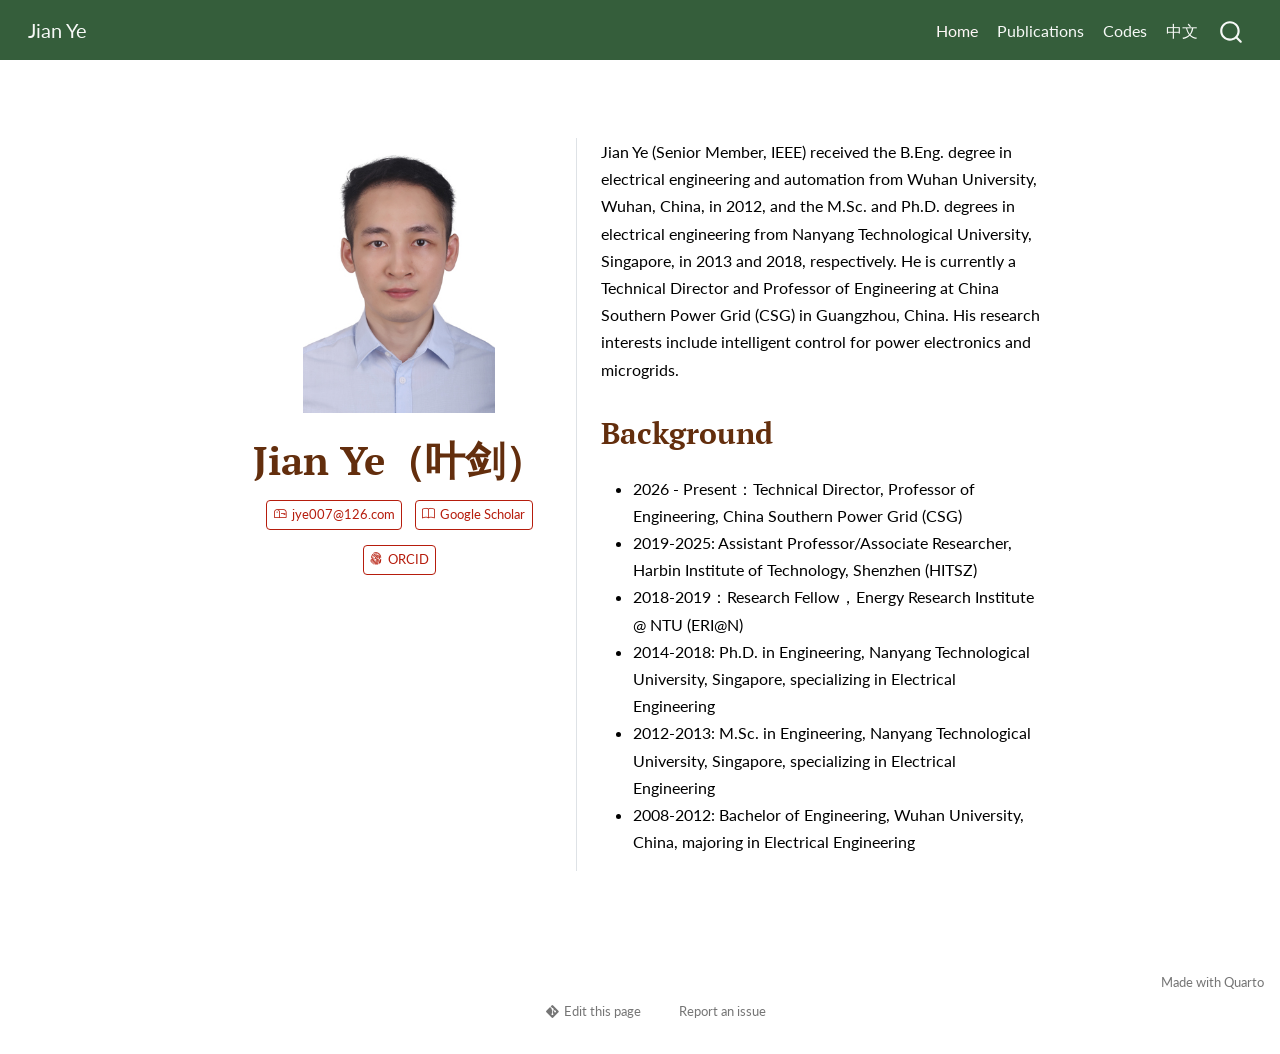
==== docs/index.html @ c41ccfe5 "224" ====
<!DOCTYPE html>
<html xmlns="http://www.w3.org/1999/xhtml" lang="en" xml:lang="en"><head>

<meta charset="utf-8">
<meta name="generator" content="quarto-1.8.26">

<meta name="viewport" content="width=device-width, initial-scale=1.0, user-scalable=yes">


<title>Jian Ye（叶剑） – Jian Ye</title>
<style>
code{white-space: pre-wrap;}
span.smallcaps{font-variant: small-caps;}
div.columns{display: flex; gap: min(4vw, 1.5em);}
div.column{flex: auto; overflow-x: auto;}
div.hanging-indent{margin-left: 1.5em; text-indent: -1.5em;}
ul.task-list{list-style: none;}
ul.task-list li input[type="checkbox"] {
  width: 0.8em;
  margin: 0 0.8em 0.2em -1em; /* quarto-specific, see https://github.com/quarto-dev/quarto-cli/issues/4556 */ 
  vertical-align: middle;
}
</style>


<script src="site_libs/quarto-nav/quarto-nav.js"></script>
<script src="site_libs/quarto-nav/headroom.min.js"></script>
<script src="site_libs/clipboard/clipboard.min.js"></script>
<script src="site_libs/quarto-search/autocomplete.umd.js"></script>
<script src="site_libs/quarto-search/fuse.min.js"></script>
<script src="site_libs/quarto-search/quarto-search.js"></script>
<meta name="quarto:offset" content="./">
<link href="./a" rel="icon">
<script src="site_libs/quarto-html/quarto.js" type="module"></script>
<script src="site_libs/quarto-html/tabsets/tabsets.js" type="module"></script>
<script src="site_libs/quarto-html/axe/axe-check.js" type="module"></script>
<script src="site_libs/quarto-html/popper.min.js"></script>
<script src="site_libs/quarto-html/tippy.umd.min.js"></script>
<link href="site_libs/quarto-html/tippy.css" rel="stylesheet">
<link href="site_libs/quarto-html/quarto-syntax-highlighting-2655609e4c4ce2e7dd4199da68fd4791.css" rel="stylesheet" id="quarto-text-highlighting-styles">
<script src="site_libs/bootstrap/bootstrap.min.js"></script>
<link href="site_libs/bootstrap/bootstrap-icons.css" rel="stylesheet">
<link href="site_libs/bootstrap/bootstrap-514b4b19e9d24a72632852b29f151577.min.css" rel="stylesheet" append-hash="true" id="quarto-bootstrap" data-mode="light">
<script id="quarto-search-options" type="application/json">{
  "location": "navbar",
  "copy-button": false,
  "collapse-after": 3,
  "panel-placement": "end",
  "type": "overlay",
  "limit": 50,
  "keyboard-shortcut": [
    "f",
    "/",
    "s"
  ],
  "show-item-context": false,
  "language": {
    "search-no-results-text": "No results",
    "search-matching-documents-text": "matching documents",
    "search-copy-link-title": "Copy link to search",
    "search-hide-matches-text": "Hide additional matches",
    "search-more-match-text": "more match in this document",
    "search-more-matches-text": "more matches in this document",
    "search-clear-button-title": "Clear",
    "search-text-placeholder": "",
    "search-detached-cancel-button-title": "Cancel",
    "search-submit-button-title": "Submit",
    "search-label": "Search"
  }
}</script>


</head>

<body class="nav-fixed fullcontent quarto-light">

<div id="quarto-search-results"></div>
  <header id="quarto-header" class="headroom fixed-top">
    <nav class="navbar navbar-expand-lg " data-bs-theme="dark">
      <div class="navbar-container container-fluid">
      <div class="navbar-brand-container mx-auto">
    <a class="navbar-brand" href="./index.html">
    <span class="navbar-title">Jian Ye</span>
    </a>
  </div>
            <div id="quarto-search" class="" title="Search"></div>
          <button class="navbar-toggler" type="button" data-bs-toggle="collapse" data-bs-target="#navbarCollapse" aria-controls="navbarCollapse" role="menu" aria-expanded="false" aria-label="Toggle navigation" onclick="if (window.quartoToggleHeadroom) { window.quartoToggleHeadroom(); }">
  <span class="navbar-toggler-icon"></span>
</button>
          <div class="collapse navbar-collapse" id="navbarCollapse">
            <ul class="navbar-nav navbar-nav-scroll ms-auto">
  <li class="nav-item">
    <a class="nav-link active" href="./index.html" aria-current="page"> 
<span class="menu-text">Home</span></a>
  </li>  
  <li class="nav-item">
    <a class="nav-link" href="./publications.html"> 
<span class="menu-text">Publications</span></a>
  </li>  
  <li class="nav-item">
    <a class="nav-link" href="./codes.html"> 
<span class="menu-text">Codes</span></a>
  </li>  
  <li class="nav-item">
    <a class="nav-link" href="./Chinese.html"> 
<span class="menu-text">中文</span></a>
  </li>  
</ul>
          </div> <!-- /navcollapse -->
            <div class="quarto-navbar-tools">
</div>
      </div> <!-- /container-fluid -->
    </nav>
</header>
<!-- content -->
<div id="quarto-content" class="quarto-container page-columns page-rows-contents page-layout-article page-navbar">
<!-- sidebar -->
<!-- margin-sidebar -->
    
<!-- main -->
<main class="content" id="quarto-document-content">




<div class="quarto-about-trestles">
  <div class="about-entity">
    <img src="images/Jian Ye_bio_photo.JPG" class="about-image
  rectangle " style="width: 12em;">
<header id="title-block-header" class="quarto-title-block default">
<div class="quarto-title">
<h1 class="title">Jian Ye（叶剑）</h1>
</div>
<div class="quarto-title-meta">
  </div>
</header>
    <div class="about-links">
  <a href="mailto:jye007@126.com" class="about-link" rel="" target="">
    <i class="bi bi-mailbox"></i>
     <span class="about-link-text">jye007@126.com</span>
  </a>
  <a href="https://scholar.google.com/citations?user=dkkQZlgAAAAJ&amp;hl=zh-CN" class="about-link" rel="" target="">
    <i class="bi bi-book"></i>
     <span class="about-link-text">Google Scholar</span>
  </a>
  <a href="https://orcid.org/my-orcid?orcid=0000-0002-5333-4704" class="about-link" rel="" target="">
    <i class="bi bi-fingerprint"></i>
     <span class="about-link-text">ORCID</span>
  </a>
</div>
  </div>
  <div class="about-contents"><div id="hero-heading">
<meta name="google-site-verification" content="AnqQ_Ve4_ZV96Y7eDMbu4ryAHeCvR6laqcmDYhoxFqo">
<p>Jian Ye (Senior Member, IEEE) received the B.Eng. degree in electrical engineering and automation from Wuhan University, Wuhan, China, in 2012, and the M.Sc. and Ph.D.&nbsp;degrees in electrical engineering from Nanyang Technological University, Singapore, in 2013 and 2018, respectively. He is currently a Technical Director and Professor of Engineering at China Southern Power Grid (CSG) in Guangzhou, China. His research interests include intelligent control for power electronics and microgrids.</p>
<section id="background" class="level2">
<h2 data-anchor-id="background">Background</h2>
<ul>
<li>2026 - Present：Technical Director, Professor of Engineering, China Southern Power Grid (CSG)</li>
<li>2019-2025: Assistant Professor/Associate Researcher, Harbin Institute of Technology, Shenzhen (HITSZ)</li>
<li>2018-2019：Research Fellow，Energy Research Institute @ NTU (ERI@N)</li>
<li>2014-2018: Ph.D.&nbsp;in Engineering, Nanyang Technological University, Singapore, specializing in Electrical Engineering</li>
<li>2012-2013: M.Sc. in Engineering, Nanyang Technological University, Singapore, specializing in Electrical Engineering</li>
<li>2008-2012: Bachelor of Engineering, Wuhan University, China, majoring in Electrical Engineering</li>
</ul>
</section>
</div></div>
</div>





</main> <!-- /main -->
<script id="quarto-html-after-body" type="application/javascript">
  window.document.addEventListener("DOMContentLoaded", function (event) {
    const isCodeAnnotation = (el) => {
      for (const clz of el.classList) {
        if (clz.startsWith('code-annotation-')) {                     
          return true;
        }
      }
      return false;
    }
    const onCopySuccess = function(e) {
      // button target
      const button = e.trigger;
      // don't keep focus
      button.blur();
      // flash "checked"
      button.classList.add('code-copy-button-checked');
      var currentTitle = button.getAttribute("title");
      button.setAttribute("title", "Copied!");
      let tooltip;
      if (window.bootstrap) {
        button.setAttribute("data-bs-toggle", "tooltip");
        button.setAttribute("data-bs-placement", "left");
        button.setAttribute("data-bs-title", "Copied!");
        tooltip = new bootstrap.Tooltip(button, 
          { trigger: "manual", 
            customClass: "code-copy-button-tooltip",
            offset: [0, -8]});
        tooltip.show();    
      }
      setTimeout(function() {
        if (tooltip) {
          tooltip.hide();
          button.removeAttribute("data-bs-title");
          button.removeAttribute("data-bs-toggle");
          button.removeAttribute("data-bs-placement");
        }
        button.setAttribute("title", currentTitle);
        button.classList.remove('code-copy-button-checked');
      }, 1000);
      // clear code selection
      e.clearSelection();
    }
    const getTextToCopy = function(trigger) {
      const outerScaffold = trigger.parentElement.cloneNode(true);
      const codeEl = outerScaffold.querySelector('code');
      for (const childEl of codeEl.children) {
        if (isCodeAnnotation(childEl)) {
          childEl.remove();
        }
      }
      return codeEl.innerText;
    }
    const clipboard = new window.ClipboardJS('.code-copy-button:not([data-in-quarto-modal])', {
      text: getTextToCopy
    });
    clipboard.on('success', onCopySuccess);
    if (window.document.getElementById('quarto-embedded-source-code-modal')) {
      const clipboardModal = new window.ClipboardJS('.code-copy-button[data-in-quarto-modal]', {
        text: getTextToCopy,
        container: window.document.getElementById('quarto-embedded-source-code-modal')
      });
      clipboardModal.on('success', onCopySuccess);
    }
      var localhostRegex = new RegExp(/^(?:http|https):\/\/localhost\:?[0-9]*\//);
      var mailtoRegex = new RegExp(/^mailto:/);
        var filterRegex = new RegExp("https:\/\/JianYe\.github\.io");
      var isInternal = (href) => {
          return filterRegex.test(href) || localhostRegex.test(href) || mailtoRegex.test(href);
      }
      // Inspect non-navigation links and adorn them if external
     var links = window.document.querySelectorAll('a[href]:not(.nav-link):not(.navbar-brand):not(.toc-action):not(.sidebar-link):not(.sidebar-item-toggle):not(.pagination-link):not(.no-external):not([aria-hidden]):not(.dropdown-item):not(.quarto-navigation-tool):not(.about-link)');
      for (var i=0; i<links.length; i++) {
        const link = links[i];
        if (!isInternal(link.href)) {
          // undo the damage that might have been done by quarto-nav.js in the case of
          // links that we want to consider external
          if (link.dataset.originalHref !== undefined) {
            link.href = link.dataset.originalHref;
          }
        }
      }
    function tippyHover(el, contentFn, onTriggerFn, onUntriggerFn) {
      const config = {
        allowHTML: true,
        maxWidth: 500,
        delay: 100,
        arrow: false,
        appendTo: function(el) {
            return el.parentElement;
        },
        interactive: true,
        interactiveBorder: 10,
        theme: 'quarto',
        placement: 'bottom-start',
      };
      if (contentFn) {
        config.content = contentFn;
      }
      if (onTriggerFn) {
        config.onTrigger = onTriggerFn;
      }
      if (onUntriggerFn) {
        config.onUntrigger = onUntriggerFn;
      }
      window.tippy(el, config); 
    }
    const noterefs = window.document.querySelectorAll('a[role="doc-noteref"]');
    for (var i=0; i<noterefs.length; i++) {
      const ref = noterefs[i];
      tippyHover(ref, function() {
        // use id or data attribute instead here
        let href = ref.getAttribute('data-footnote-href') || ref.getAttribute('href');
        try { href = new URL(href).hash; } catch {}
        const id = href.replace(/^#\/?/, "");
        const note = window.document.getElementById(id);
        if (note) {
          return note.innerHTML;
        } else {
          return "";
        }
      });
    }
    const xrefs = window.document.querySelectorAll('a.quarto-xref');
    const processXRef = (id, note) => {
      // Strip column container classes
      const stripColumnClz = (el) => {
        el.classList.remove("page-full", "page-columns");
        if (el.children) {
          for (const child of el.children) {
            stripColumnClz(child);
          }
        }
      }
      stripColumnClz(note)
      if (id === null || id.startsWith('sec-')) {
        // Special case sections, only their first couple elements
        const container = document.createElement("div");
        if (note.children && note.children.length > 2) {
          container.appendChild(note.children[0].cloneNode(true));
          for (let i = 1; i < note.children.length; i++) {
            const child = note.children[i];
            if (child.tagName === "P" && child.innerText === "") {
              continue;
            } else {
              container.appendChild(child.cloneNode(true));
              break;
            }
          }
          if (window.Quarto?.typesetMath) {
            window.Quarto.typesetMath(container);
          }
          return container.innerHTML
        } else {
          if (window.Quarto?.typesetMath) {
            window.Quarto.typesetMath(note);
          }
          return note.innerHTML;
        }
      } else {
        // Remove any anchor links if they are present
        const anchorLink = note.querySelector('a.anchorjs-link');
        if (anchorLink) {
          anchorLink.remove();
        }
        if (window.Quarto?.typesetMath) {
          window.Quarto.typesetMath(note);
        }
        if (note.classList.contains("callout")) {
          return note.outerHTML;
        } else {
          return note.innerHTML;
        }
      }
    }
    for (var i=0; i<xrefs.length; i++) {
      const xref = xrefs[i];
      tippyHover(xref, undefined, function(instance) {
        instance.disable();
        let url = xref.getAttribute('href');
        let hash = undefined; 
        if (url.startsWith('#')) {
          hash = url;
        } else {
          try { hash = new URL(url).hash; } catch {}
        }
        if (hash) {
          const id = hash.replace(/^#\/?/, "");
          const note = window.document.getElementById(id);
          if (note !== null) {
            try {
              const html = processXRef(id, note.cloneNode(true));
              instance.setContent(html);
            } finally {
              instance.enable();
              instance.show();
            }
          } else {
            // See if we can fetch this
            fetch(url.split('#')[0])
            .then(res => res.text())
            .then(html => {
              const parser = new DOMParser();
              const htmlDoc = parser.parseFromString(html, "text/html");
              const note = htmlDoc.getElementById(id);
              if (note !== null) {
                const html = processXRef(id, note);
                instance.setContent(html);
              } 
            }).finally(() => {
              instance.enable();
              instance.show();
            });
          }
        } else {
          // See if we can fetch a full url (with no hash to target)
          // This is a special case and we should probably do some content thinning / targeting
          fetch(url)
          .then(res => res.text())
          .then(html => {
            const parser = new DOMParser();
            const htmlDoc = parser.parseFromString(html, "text/html");
            const note = htmlDoc.querySelector('main.content');
            if (note !== null) {
              // This should only happen for chapter cross references
              // (since there is no id in the URL)
              // remove the first header
              if (note.children.length > 0 && note.children[0].tagName === "HEADER") {
                note.children[0].remove();
              }
              const html = processXRef(null, note);
              instance.setContent(html);
            } 
          }).finally(() => {
            instance.enable();
            instance.show();
          });
        }
      }, function(instance) {
      });
    }
        let selectedAnnoteEl;
        const selectorForAnnotation = ( cell, annotation) => {
          let cellAttr = 'data-code-cell="' + cell + '"';
          let lineAttr = 'data-code-annotation="' +  annotation + '"';
          const selector = 'span[' + cellAttr + '][' + lineAttr + ']';
          return selector;
        }
        const selectCodeLines = (annoteEl) => {
          const doc = window.document;
          const targetCell = annoteEl.getAttribute("data-target-cell");
          const targetAnnotation = annoteEl.getAttribute("data-target-annotation");
          const annoteSpan = window.document.querySelector(selectorForAnnotation(targetCell, targetAnnotation));
          const lines = annoteSpan.getAttribute("data-code-lines").split(",");
          const lineIds = lines.map((line) => {
            return targetCell + "-" + line;
          })
          let top = null;
          let height = null;
          let parent = null;
          if (lineIds.length > 0) {
              //compute the position of the single el (top and bottom and make a div)
              const el = window.document.getElementById(lineIds[0]);
              top = el.offsetTop;
              height = el.offsetHeight;
              parent = el.parentElement.parentElement;
            if (lineIds.length > 1) {
              const lastEl = window.document.getElementById(lineIds[lineIds.length - 1]);
              const bottom = lastEl.offsetTop + lastEl.offsetHeight;
              height = bottom - top;
            }
            if (top !== null && height !== null && parent !== null) {
              // cook up a div (if necessary) and position it 
              let div = window.document.getElementById("code-annotation-line-highlight");
              if (div === null) {
                div = window.document.createElement("div");
                div.setAttribute("id", "code-annotation-line-highlight");
                div.style.position = 'absolute';
                parent.appendChild(div);
              }
              div.style.top = top - 2 + "px";
              div.style.height = height + 4 + "px";
              div.style.left = 0;
              let gutterDiv = window.document.getElementById("code-annotation-line-highlight-gutter");
              if (gutterDiv === null) {
                gutterDiv = window.document.createElement("div");
                gutterDiv.setAttribute("id", "code-annotation-line-highlight-gutter");
                gutterDiv.style.position = 'absolute';
                const codeCell = window.document.getElementById(targetCell);
                const gutter = codeCell.querySelector('.code-annotation-gutter');
                gutter.appendChild(gutterDiv);
              }
              gutterDiv.style.top = top - 2 + "px";
              gutterDiv.style.height = height + 4 + "px";
            }
            selectedAnnoteEl = annoteEl;
          }
        };
        const unselectCodeLines = () => {
          const elementsIds = ["code-annotation-line-highlight", "code-annotation-line-highlight-gutter"];
          elementsIds.forEach((elId) => {
            const div = window.document.getElementById(elId);
            if (div) {
              div.remove();
            }
          });
          selectedAnnoteEl = undefined;
        };
          // Handle positioning of the toggle
      window.addEventListener(
        "resize",
        throttle(() => {
          elRect = undefined;
          if (selectedAnnoteEl) {
            selectCodeLines(selectedAnnoteEl);
          }
        }, 10)
      );
      function throttle(fn, ms) {
      let throttle = false;
      let timer;
        return (...args) => {
          if(!throttle) { // first call gets through
              fn.apply(this, args);
              throttle = true;
          } else { // all the others get throttled
              if(timer) clearTimeout(timer); // cancel #2
              timer = setTimeout(() => {
                fn.apply(this, args);
                timer = throttle = false;
              }, ms);
          }
        };
      }
        // Attach click handler to the DT
        const annoteDls = window.document.querySelectorAll('dt[data-target-cell]');
        for (const annoteDlNode of annoteDls) {
          annoteDlNode.addEventListener('click', (event) => {
            const clickedEl = event.target;
            if (clickedEl !== selectedAnnoteEl) {
              unselectCodeLines();
              const activeEl = window.document.querySelector('dt[data-target-cell].code-annotation-active');
              if (activeEl) {
                activeEl.classList.remove('code-annotation-active');
              }
              selectCodeLines(clickedEl);
              clickedEl.classList.add('code-annotation-active');
            } else {
              // Unselect the line
              unselectCodeLines();
              clickedEl.classList.remove('code-annotation-active');
            }
          });
        }
    const findCites = (el) => {
      const parentEl = el.parentElement;
      if (parentEl) {
        const cites = parentEl.dataset.cites;
        if (cites) {
          return {
            el,
            cites: cites.split(' ')
          };
        } else {
          return findCites(el.parentElement)
        }
      } else {
        return undefined;
      }
    };
    var bibliorefs = window.document.querySelectorAll('a[role="doc-biblioref"]');
    for (var i=0; i<bibliorefs.length; i++) {
      const ref = bibliorefs[i];
      const citeInfo = findCites(ref);
      if (citeInfo) {
        tippyHover(citeInfo.el, function() {
          var popup = window.document.createElement('div');
          citeInfo.cites.forEach(function(cite) {
            var citeDiv = window.document.createElement('div');
            citeDiv.classList.add('hanging-indent');
            citeDiv.classList.add('csl-entry');
            var biblioDiv = window.document.getElementById('ref-' + cite);
            if (biblioDiv) {
              citeDiv.innerHTML = biblioDiv.innerHTML;
            }
            popup.appendChild(citeDiv);
          });
          return popup.innerHTML;
        });
      }
    }
  });
  </script>
</div> <!-- /content -->
<footer class="footer">
  <div class="nav-footer">
    <div class="nav-footer-left">
<p><a href=""></a><br></p>
</div>   
    <div class="nav-footer-center">
      &nbsp;
    <div class="toc-actions"><ul><li><a href="a/edit/main/index.qmd" class="toc-action"><i class="bi bi-git"></i>Edit this page</a></li><li><a href="a/issues/new" class="toc-action"><i class="bi empty"></i>Report an issue</a></li></ul></div></div>
    <div class="nav-footer-right">
<p>Made with <a href="https://quarto.org/">Quarto</a><br></p>
</div>
  </div>
</footer>




</body></html>
---- docs/site_libs/quarto-html/tippy.css ----
.tippy-box[data-animation=fade][data-state=hidden]{opacity:0}[data-tippy-root]{max-width:calc(100vw - 10px)}.tippy-box{position:relative;background-color:#333;color:#fff;border-radius:4px;font-size:14px;line-height:1.4;white-space:normal;outline:0;transition-property:transform,visibility,opacity}.tippy-box[data-placement^=top]>.tippy-arrow{bottom:0}.tippy-box[data-placement^=top]>.tippy-arrow:before{bottom:-7px;left:0;border-width:8px 8px 0;border-top-color:initial;transform-origin:center top}.tippy-box[data-placement^=bottom]>.tippy-arrow{top:0}.tippy-box[data-placement^=bottom]>.tippy-arrow:before{top:-7px;left:0;border-width:0 8px 8px;border-bottom-color:initial;transform-origin:center bottom}.tippy-box[data-placement^=left]>.tippy-arrow{right:0}.tippy-box[data-placement^=left]>.tippy-arrow:before{border-width:8px 0 8px 8px;border-left-color:initial;right:-7px;transform-origin:center left}.tippy-box[data-placement^=right]>.tippy-arrow{left:0}.tippy-box[data-placement^=right]>.tippy-arrow:before{left:-7px;border-width:8px 8px 8px 0;border-right-color:initial;transform-origin:center right}.tippy-box[data-inertia][data-state=visible]{transition-timing-function:cubic-bezier(.54,1.5,.38,1.11)}.tippy-arrow{width:16px;height:16px;color:#333}.tippy-arrow:before{content:"";position:absolute;border-color:transparent;border-style:solid}.tippy-content{position:relative;padding:5px 9px;z-index:1}
---- docs/site_libs/quarto-html/quarto-syntax-highlighting-2655609e4c4ce2e7dd4199da68fd4791.css ----
/* quarto syntax highlight colors */
:root {
  --quarto-hl-ot-color: #003B4F;
  --quarto-hl-at-color: #657422;
  --quarto-hl-ss-color: #20794D;
  --quarto-hl-an-color: #5E5E5E;
  --quarto-hl-fu-color: #4758AB;
  --quarto-hl-st-color: #20794D;
  --quarto-hl-cf-color: #003B4F;
  --quarto-hl-op-color: #5E5E5E;
  --quarto-hl-er-color: #AD0000;
  --quarto-hl-bn-color: #AD0000;
  --quarto-hl-al-color: #AD0000;
  --quarto-hl-va-color: #111111;
  --quarto-hl-bu-color: inherit;
  --quarto-hl-ex-color: inherit;
  --quarto-hl-pp-color: #AD0000;
  --quarto-hl-in-color: #5E5E5E;
  --quarto-hl-vs-color: #20794D;
  --quarto-hl-wa-color: #5E5E5E;
  --quarto-hl-do-color: #5E5E5E;
  --quarto-hl-im-color: #00769E;
  --quarto-hl-ch-color: #20794D;
  --quarto-hl-dt-color: #AD0000;
  --quarto-hl-fl-color: #AD0000;
  --quarto-hl-co-color: #5E5E5E;
  --quarto-hl-cv-color: #5E5E5E;
  --quarto-hl-cn-color: #8f5902;
  --quarto-hl-sc-color: #5E5E5E;
  --quarto-hl-dv-color: #AD0000;
  --quarto-hl-kw-color: #003B4F;
}

/* other quarto variables */
:root {
  --quarto-font-monospace: "Source Code Pro", monospace;
}

/* syntax highlight based on Pandoc's rules */
pre > code.sourceCode > span {
  color: #003B4F;
}

code.sourceCode > span {
  color: #003B4F;
}

div.sourceCode,
div.sourceCode pre.sourceCode {
  color: #003B4F;
}

/* Normal */
code span {
  color: #003B4F;
}

/* Alert */
code span.al {
  color: #AD0000;
  font-style: inherit;
}

/* Annotation */
code span.an {
  color: #5E5E5E;
  font-style: inherit;
}

/* Attribute */
code span.at {
  color: #657422;
  font-style: inherit;
}

/* BaseN */
code span.bn {
  color: #AD0000;
  font-style: inherit;
}

/* BuiltIn */
code span.bu {
  font-style: inherit;
}

/* ControlFlow */
code span.cf {
  color: #003B4F;
  font-weight: bold;
  font-style: inherit;
}

/* Char */
code span.ch {
  color: #20794D;
  font-style: inherit;
}

/* Constant */
code span.cn {
  color: #8f5902;
  font-style: inherit;
}

/* Comment */
code span.co {
  color: #5E5E5E;
  font-style: inherit;
}

/* CommentVar */
code span.cv {
  color: #5E5E5E;
  font-style: italic;
}

/* Documentation */
code span.do {
  color: #5E5E5E;
  font-style: italic;
}

/* DataType */
code span.dt {
  color: #AD0000;
  font-style: inherit;
}

/* DecVal */
code span.dv {
  color: #AD0000;
  font-style: inherit;
}

/* Error */
code span.er {
  color: #AD0000;
  font-style: inherit;
}

/* Extension */
code span.ex {
  font-style: inherit;
}

/* Float */
code span.fl {
  color: #AD0000;
  font-style: inherit;
}

/* Function */
code span.fu {
  color: #4758AB;
  font-style: inherit;
}

/* Import */
code span.im {
  color: #00769E;
  font-style: inherit;
}

/* Information */
code span.in {
  color: #5E5E5E;
  font-style: inherit;
}

/* Keyword */
code span.kw {
  color: #003B4F;
  font-weight: bold;
  font-style: inherit;
}

/* Operator */
code span.op {
  color: #5E5E5E;
  font-style: inherit;
}

/* Other */
code span.ot {
  color: #003B4F;
  font-style: inherit;
}

/* Preprocessor */
code span.pp {
  color: #AD0000;
  font-style: inherit;
}

/* SpecialChar */
code span.sc {
  color: #5E5E5E;
  font-style: inherit;
}

/* SpecialString */
code span.ss {
  color: #20794D;
  font-style: inherit;
}

/* String */
code span.st {
  color: #20794D;
  font-style: inherit;
}

/* Variable */
code span.va {
  color: #111111;
  font-style: inherit;
}

/* VerbatimString */
code span.vs {
  color: #20794D;
  font-style: inherit;
}

/* Warning */
code span.wa {
  color: #5E5E5E;
  font-style: italic;
}

.prevent-inlining {
  content: "</";
}

/*# sourceMappingURL=0ddba770f7a41a16e2a82f3df2d36821.css.map */
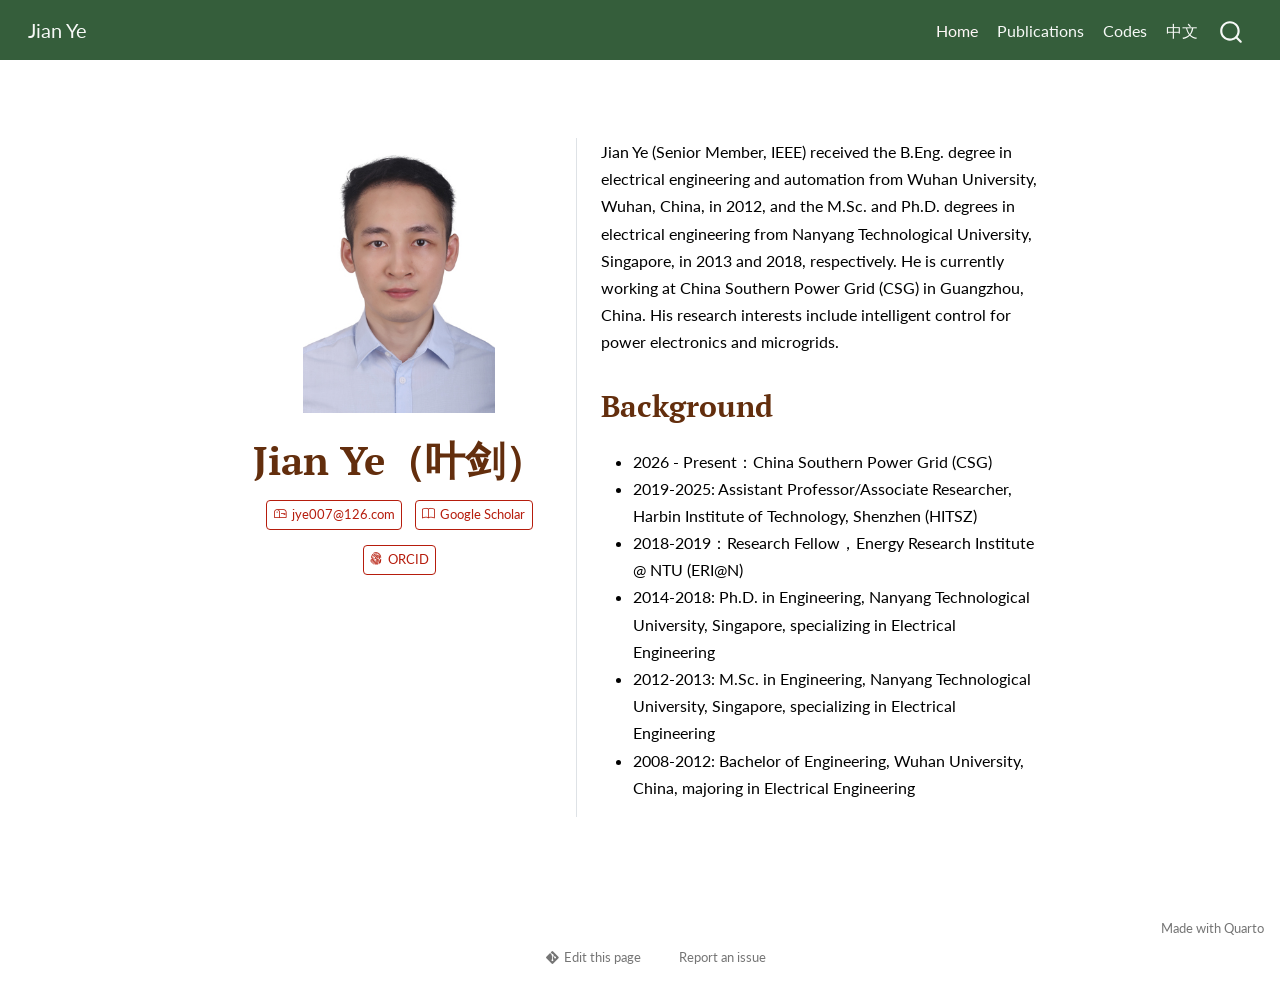
==== commit 04f09505: "0309" ====
--- a/docs/index.html
+++ b/docs/index.html
@@ -150,12 +150,11 @@
 </div>
   </div>
   <div class="about-contents"><div id="hero-heading">
-<meta name="google-site-verification" content="AnqQ_Ve4_ZV96Y7eDMbu4ryAHeCvR6laqcmDYhoxFqo">
-<p>Jian Ye (Senior Member, IEEE) received the B.Eng. degree in electrical engineering and automation from Wuhan University, Wuhan, China, in 2012, and the M.Sc. and Ph.D.&nbsp;degrees in electrical engineering from Nanyang Technological University, Singapore, in 2013 and 2018, respectively. He is currently a Technical Director and Professor of Engineering at China Southern Power Grid (CSG) in Guangzhou, China. His research interests include intelligent control for power electronics and microgrids.</p>
+<p>Jian Ye (Senior Member, IEEE) received the B.Eng. degree in electrical engineering and automation from Wuhan University, Wuhan, China, in 2012, and the M.Sc. and Ph.D.&nbsp;degrees in electrical engineering from Nanyang Technological University, Singapore, in 2013 and 2018, respectively. He is currently working at China Southern Power Grid (CSG) in Guangzhou, China. His research interests include intelligent control for power electronics and microgrids.</p>
 <section id="background" class="level2">
 <h2 data-anchor-id="background">Background</h2>
 <ul>
-<li>2026 - Present：Technical Director, Professor of Engineering, China Southern Power Grid (CSG)</li>
+<li>2026 - Present：China Southern Power Grid (CSG)</li>
 <li>2019-2025: Assistant Professor/Associate Researcher, Harbin Institute of Technology, Shenzhen (HITSZ)</li>
 <li>2018-2019：Research Fellow，Energy Research Institute @ NTU (ERI@N)</li>
 <li>2014-2018: Ph.D.&nbsp;in Engineering, Nanyang Technological University, Singapore, specializing in Electrical Engineering</li>
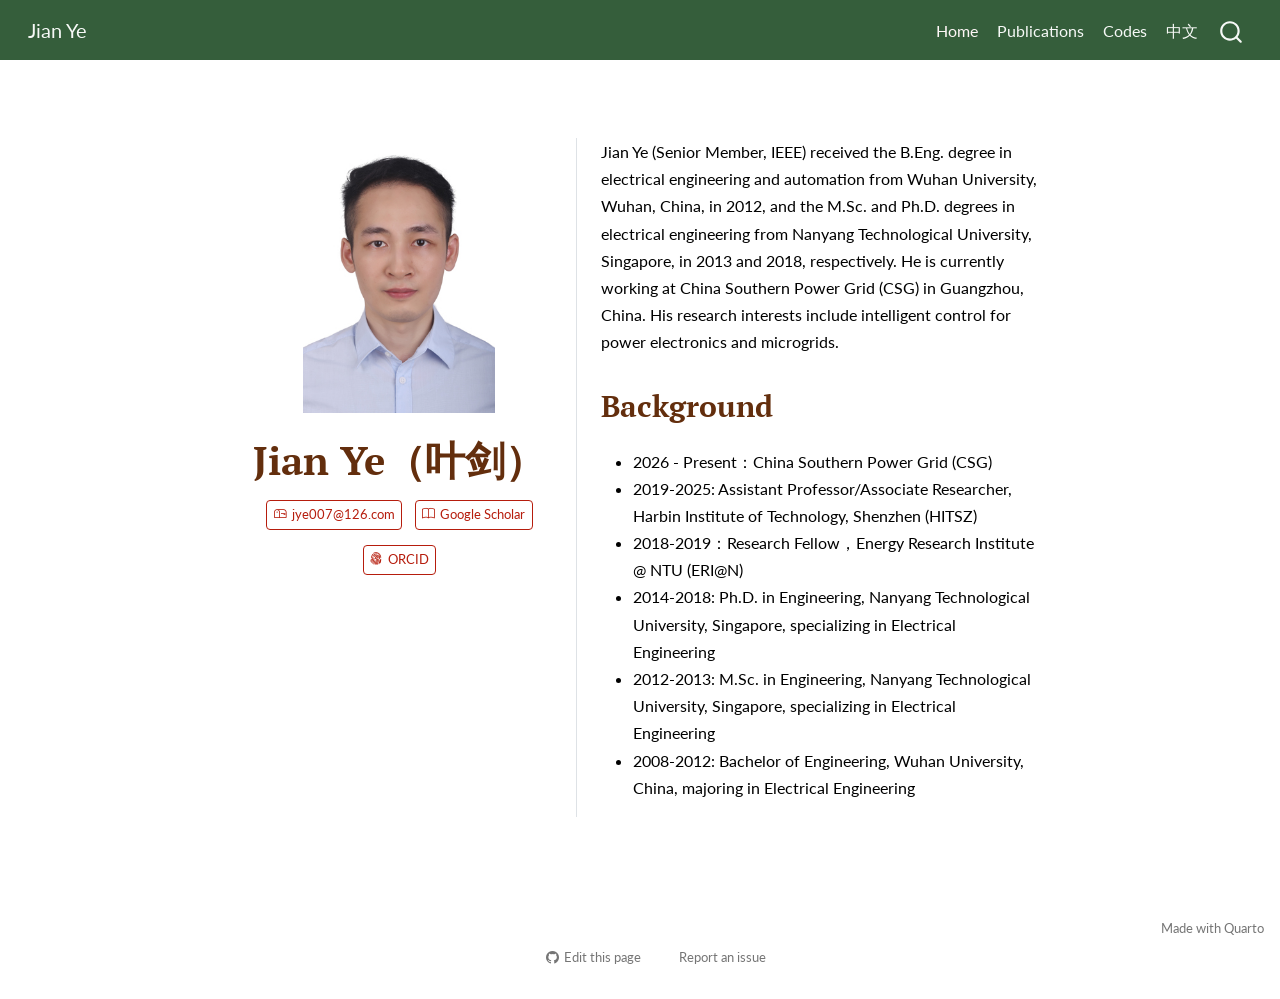
==== commit bdf5656d: "Fix broken repo links and favicon in site config - Set website.repo-url to the GitHub repo so the 'E" ====
--- a/docs/index.html
+++ b/docs/index.html
@@ -30,7 +30,7 @@
 <script src="site_libs/quarto-search/fuse.min.js"></script>
 <script src="site_libs/quarto-search/quarto-search.js"></script>
 <meta name="quarto:offset" content="./">
-<link href="./a" rel="icon">
+<link href="./images/favicon.png" rel="icon" type="image/png">
 <script src="site_libs/quarto-html/quarto.js" type="module"></script>
 <script src="site_libs/quarto-html/tabsets/tabsets.js" type="module"></script>
 <script src="site_libs/quarto-html/axe/axe-check.js" type="module"></script>
@@ -68,6 +68,7 @@
     "search-label": "Search"
   }
 }</script>
+<meta name="google-site-verification" content="AnqQ_Ve4_ZV96Y7eDMbu4ryAHeCvR6laqcmDYhoxFqo">
 
 
 </head>
@@ -236,7 +237,7 @@
     }
       var localhostRegex = new RegExp(/^(?:http|https):\/\/localhost\:?[0-9]*\//);
       var mailtoRegex = new RegExp(/^mailto:/);
-        var filterRegex = new RegExp("https:\/\/JianYe\.github\.io");
+        var filterRegex = new RegExp("https:\/\/yejian007\.github\.io\/");
       var isInternal = (href) => {
           return filterRegex.test(href) || localhostRegex.test(href) || mailtoRegex.test(href);
       }
@@ -571,7 +572,7 @@
 </div>   
     <div class="nav-footer-center">
       &nbsp;
-    <div class="toc-actions"><ul><li><a href="a/edit/main/index.qmd" class="toc-action"><i class="bi bi-git"></i>Edit this page</a></li><li><a href="a/issues/new" class="toc-action"><i class="bi empty"></i>Report an issue</a></li></ul></div></div>
+    <div class="toc-actions"><ul><li><a href="https://github.com/yejian007/yejian007.github.io/edit/main/index.qmd" class="toc-action"><i class="bi bi-github"></i>Edit this page</a></li><li><a href="https://github.com/yejian007/yejian007.github.io/issues/new" class="toc-action"><i class="bi empty"></i>Report an issue</a></li></ul></div></div>
     <div class="nav-footer-right">
 <p>Made with <a href="https://quarto.org/">Quarto</a><br></p>
 </div>
